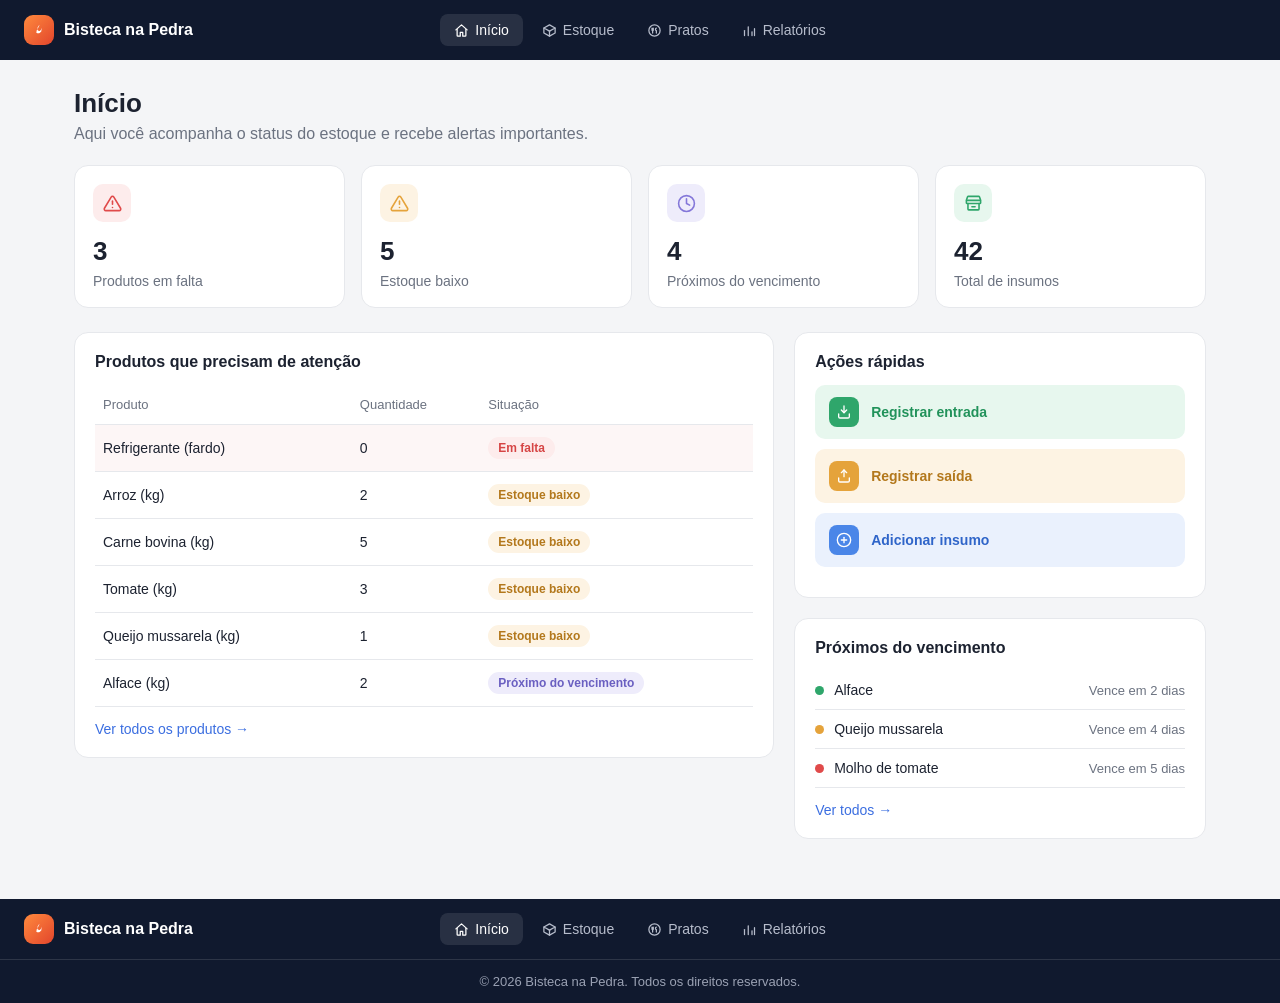
==== index.html @ 4180f189 "Adiciona arquivos HTML e CSS iniciais para o projeto "Bisteca na Pedra"" ====
<!DOCTYPE html>
<html lang="pt-BR">
<head>
  <meta charset="UTF-8">
  <meta name="viewport" content="width=device-width, initial-scale=1">
  <title>Bisteca na Pedra</title>
  <link rel="stylesheet" href="style.css">
</head>
<body>

  <!-- MENU DO TOPO -->
  <nav class="menu">

    <div class="logo">
      <div class="logo-icone">
        <svg viewBox="0 0 24 24"><path d="M12.5 2c.8 2.9-1.7 4.2-2.6 6.4-.6 1.5-.5 3.1.5 4.2a3 3 0 004.9-2.2c0-1-.4-1.7-.4-1.7s.9 1 .9 2.6A5 5 0 018 16c0-5.1 3.3-7 4.5-11.3z"/></svg>
      </div>
      Bisteca na Pedra
    </div>
<div class="links">
  <a class="link ativo" href="inicio.html">
    <svg viewBox="0 0 24 24"><path d="M3 11l9-8 9 8"/><path d="M5 10v10a1 1 0 001 1h4v-6h4v6h4a1 1 0 001-1V10"/></svg>
    Início
  </a>
  <a class="link" href="estoque.html">
    <svg viewBox="0 0 24 24"><path d="M21 8l-9-5-9 5 9 5 9-5z"/><path d="M3 8v8l9 5 9-5V8"/><path d="M12 13v8"/></svg>
    Estoque
  </a>
  <a class="link" href="pratos.html">
    <svg viewBox="0 0 24 24"><circle cx="12" cy="12" r="9"/><path d="M8 8v3a1 1 0 002 0V8"/><path d="M9 11v5"/><path d="M15 8c-1 0-1.5 1-1.5 2s.5 2 1.5 2v4"/></svg>
    Pratos
  </a>
  <a class="link" href="relatorio.html">
    <svg viewBox="0 0 24 24"><line x1="4" y1="20" x2="4" y2="12"/><line x1="10" y1="20" x2="10" y2="6"/><line x1="16" y1="20" x2="16" y2="14"/><line x1="20" y1="20" x2="20" y2="9"/></svg>
    Relatórios
  </a>
</div>

  </nav>

  <!-- CONTEÚDO -->
  <div class="container">

    <div class="titulo">Início</div>
    <div class="subtitulo">Aqui você acompanha o status do estoque e recebe alertas importantes.</div>

    <!-- CARDS -->
    <div class="cards">

      <div class="card vermelho">
        <div class="icone">
          <svg viewBox="0 0 24 24"><path d="M10.29 3.86L1.82 18a2 2 0 001.71 3h16.94a2 2 0 001.71-3L13.71 3.86a2 2 0 00-3.42 0z"/><line x1="12" y1="9" x2="12" y2="13"/><line x1="12" y1="17" x2="12.01" y2="17"/></svg>
        </div>
        <div class="numero">3</div>
        <div class="texto">Produtos em falta</div>
      </div>

      <div class="card laranja">
        <div class="icone">
          <svg viewBox="0 0 24 24"><path d="M10.29 3.86L1.82 18a2 2 0 001.71 3h16.94a2 2 0 001.71-3L13.71 3.86a2 2 0 00-3.42 0z"/><line x1="12" y1="9" x2="12" y2="13"/><line x1="12" y1="17" x2="12.01" y2="17"/></svg>
        </div>
        <div class="numero">5</div>
        <div class="texto">Estoque baixo</div>
      </div>

      <div class="card roxo">
        <div class="icone">
          <svg viewBox="0 0 24 24"><circle cx="12" cy="12" r="10"/><polyline points="12 6 12 12 16 14"/></svg>
        </div>
        <div class="numero">4</div>
        <div class="texto">Próximos do vencimento</div>
      </div>

      <div class="card verde">
        <div class="icone">
          <svg viewBox="0 0 24 24"><rect x="3" y="8" width="18" height="4" rx="1"/><path d="M5 12v7a1 1 0 001 1h12a1 1 0 001-1v-7"/><path d="M10 16h4"/><path d="M3 8l1.5-4.5A1 1 0 015.44 3h13.12a1 1 0 01.94.5L21 8"/></svg>
        </div>
        <div class="numero">42</div>
        <div class="texto">Total de insumos</div>
      </div>

    </div>

    <!-- DUAS COLUNAS -->
    <div class="colunas">

      <!-- ESQUERDA: PRODUTOS -->
      <div class="caixa">
        <div class="caixa-titulo">Produtos que precisam de atenção</div>

        <div class="linha cabecalho">
          <div>Produto</div>
          <div>Quantidade</div>
          <div>Situação</div>
        </div>

        <div class="linha critico">
          <div>Refrigerante (fardo)</div>
          <div>0</div>
          <div class="badge vermelho">Em falta</div>
        </div>

        <div class="linha">
          <div>Arroz (kg)</div>
          <div>2</div>
          <div class="badge laranja">Estoque baixo</div>
        </div>

        <div class="linha">
          <div>Carne bovina (kg)</div>
          <div>5</div>
          <div class="badge laranja">Estoque baixo</div>
        </div>

        <div class="linha">
          <div>Tomate (kg)</div>
          <div>3</div>
          <div class="badge laranja">Estoque baixo</div>
        </div>

        <div class="linha">
          <div>Queijo mussarela (kg)</div>
          <div>1</div>
          <div class="badge laranja">Estoque baixo</div>
        </div>

        <div class="linha">
          <div>Alface (kg)</div>
          <div>2</div>
          <div class="badge roxo">Próximo do vencimento</div>
        </div>

        <div class="ver-mais">Ver todos os produtos →</div>
      </div>

      <!-- DIREITA -->
      <div class="coluna-direita">

        <div class="caixa">
          <div class="caixa-titulo">Ações rápidas</div>

          <div class="acao verde">
            <div class="acao-icone">
              <svg viewBox="0 0 24 24"><path d="M12 3v10"/><polyline points="8 9 12 13 16 9"/><path d="M4 15v4a2 2 0 002 2h12a2 2 0 002-2v-4"/></svg>
            </div>
            Registrar entrada
          </div>

          <div class="acao laranja">
            <div class="acao-icone">
              <svg viewBox="0 0 24 24"><path d="M12 13V3"/><polyline points="8 7 12 3 16 7"/><path d="M4 15v4a2 2 0 002 2h12a2 2 0 002-2v-4"/></svg>
            </div>
            Registrar saída
          </div>

          <div class="acao azul">
            <div class="acao-icone">
              <svg viewBox="0 0 24 24"><circle cx="12" cy="12" r="10"/><line x1="12" y1="8" x2="12" y2="16"/><line x1="8" y1="12" x2="16" y2="12"/></svg>
            </div>
            Adicionar insumo
          </div>
        </div>

        <div class="caixa">
          <div class="caixa-titulo">Próximos do vencimento</div>

          <div class="vencimento">
            <div class="nome">
              <div class="ponto verde"></div>
              Alface
            </div>
            <div class="dias">Vence em 2 dias</div>
          </div>

          <div class="vencimento">
            <div class="nome">
              <div class="ponto laranja"></div>
              Queijo mussarela
            </div>
            <div class="dias">Vence em 4 dias</div>
          </div>

          <div class="vencimento">
            <div class="nome">
              <div class="ponto vermelho"></div>
              Molho de tomate
            </div>
            <div class="dias">Vence em 5 dias</div>
          </div>

          <div class="ver-mais">Ver todos →</div>
        </div>

      </div>
    </div>

  </div>

  <!-- RODAPÉ -->
  <div class="rodape">

    <div class="rodape-menu">

      <div class="logo">
        <div class="logo-icone">
          <svg viewBox="0 0 24 24"><path d="M12.5 2c.8 2.9-1.7 4.2-2.6 6.4-.6 1.5-.5 3.1.5 4.2a3 3 0 004.9-2.2c0-1-.4-1.7-.4-1.7s.9 1 .9 2.6A5 5 0 018 16c0-5.1 3.3-7 4.5-11.3z"/></svg>
        </div>
        Bisteca na Pedra
      </div>

      <div class="links">
  <a class="link ativo" href="inicio.html">
    <svg viewBox="0 0 24 24"><path d="M3 11l9-8 9 8"/><path d="M5 10v10a1 1 0 001 1h4v-6h4v6h4a1 1 0 001-1V10"/></svg>
    Início
  </a>
  <a class="link" href="estoque.html">
    <svg viewBox="0 0 24 24"><path d="M21 8l-9-5-9 5 9 5 9-5z"/><path d="M3 8v8l9 5 9-5V8"/><path d="M12 13v8"/></svg>
    Estoque
  </a>
  <a class="link" href="pratos.html">
    <svg viewBox="0 0 24 24"><circle cx="12" cy="12" r="9"/><path d="M8 8v3a1 1 0 002 0V8"/><path d="M9 11v5"/><path d="M15 8c-1 0-1.5 1-1.5 2s.5 2 1.5 2v4"/></svg>
    Pratos
  </a>
  <a class="link" href="relatorio.html">
    <svg viewBox="0 0 24 24"><line x1="4" y1="20" x2="4" y2="12"/><line x1="10" y1="20" x2="10" y2="6"/><line x1="16" y1="20" x2="16" y2="14"/><line x1="20" y1="20" x2="20" y2="9"/></svg>
    Relatórios
  </a>
</div>

    </div>

    <div class="rodape-direitos">
      © 2026 Bisteca na Pedra. Todos os direitos reservados.
    </div>

  </div>

</body>
</html>
---- style.css ----
/* BASE */
* {
  margin: 0;
  padding: 0;
  box-sizing: border-box;
}

body {
  font-family: Arial, sans-serif;
  background: #f4f5f7;
  color: #1c2230;
  min-height: 100vh;
  display: flex;
  flex-direction: column; /* rodapé sempre no fim da tela */
}

/* Estilo de todos os ícones (não precisa repetir no HTML) */
svg {
  fill: none;
  stroke: currentColor;
  stroke-width: 2;
  stroke-linecap: round;
  stroke-linejoin: round;
}

a {
  text-decoration: none;
}

/* MENU DO TOPO */
.menu {
  position: sticky;
  top: 0;
  background: #10192e;
  color: white;
  display: grid;
  grid-template-columns: 1fr auto 1fr; /* esquerda | meio | direita */
  align-items: center;
  gap: 15px;
  padding: 14px 24px;
}

.logo {
  display: flex;
  align-items: center;
  gap: 10px;
  font-weight: bold;
  font-size: 16px;
  justify-content: left;
  white-space: nowrap; /* nome da logo nunca quebra em duas linhas */
}

.logo-icone {
  width: 30px;
  height: 30px;
  border-radius: 9px;
  background: linear-gradient(135deg, #ff8a3d, #e2452c);
  display: flex;
  align-items: center;
  justify-content: center;
}

.logo-icone svg {
  width: 16px;
  height: 16px;
  fill: white;
  stroke: none;
}

.links {
  display: flex;
  gap: 5px;
}

.link {
  display: flex;
  align-items: center;
  justify-content: center;
  gap: 6px;
  color: #b7bdcc;
  padding: 8px 14px;
  border-radius: 8px;
  font-size: 14px;
  cursor: pointer;
}

.link svg {
  width: 15px;
  height: 15px;
}

.link:hover {
  color: white;
  background: rgba(255, 255, 255, 0.06);
}

.link.ativo {
  color: white;
  background: rgba(255, 255, 255, 0.1);
}

/* CONTEÚDO */
.container {
  width: 100%;
  max-width: 1180px;
  margin: 0 auto;
  padding: 28px 24px 60px;
  flex: 1;
}

.titulo {
  font-size: 26px;
  font-weight: bold;
  margin-bottom: 6px;
}

.subtitulo {
  color: #6b7280;
  margin-bottom: 22px;
}

/* CARDS */
.cards {
  display: grid;
  grid-template-columns: repeat(4, 1fr);
  gap: 16px;
  margin-bottom: 24px;
}

.card {
  background: white;
  border: 1px solid #e6e8ec;
  border-radius: 14px;
  padding: 18px;
}

.icone {
  width: 38px;
  height: 38px;
  border-radius: 10px;
  display: flex;
  align-items: center;
  justify-content: center;
  margin-bottom: 14px;
}

.icone svg {
  width: 19px;
  height: 19px;
}

.numero {
  font-size: 26px;
  font-weight: bold;
  margin-bottom: 6px;
}

.texto {
  color: #6b7280;
  font-size: 14px;
}

.card.vermelho .icone { background: #fdecec; color: #e04a4a; }
.card.laranja .icone { background: #fdf3e3; color: #e5a33b; }
.card.roxo .icone { background: #eeecfb; color: #8477d9; }
.card.verde .icone { background: #e7f7ee; color: #2fa66b; }

/* DUAS COLUNAS */
.colunas {
  display: grid;
  grid-template-columns: 1.7fr 1fr;
  gap: 20px;
  align-items: start;
}

.coluna-direita {
  display: flex;
  flex-direction: column;
  gap: 20px;
}

.caixa {
  background: white;
  border: 1px solid #e6e8ec;
  border-radius: 14px;
  padding: 20px;
}

.caixa-titulo {
  font-size: 16px;
  font-weight: bold;
  margin-bottom: 14px;
}

/* LISTA DE PRODUTOS */
.linha {
  display: grid;
  grid-template-columns: 2fr 1fr 2fr;
  align-items: center;
  padding: 12px 8px;
  border-bottom: 1px solid #e6e8ec;
  font-size: 14px;
}

.linha.cabecalho {
  color: #6b7280;
  font-size: 13px;
}

.linha.critico {
  background: #fdf6f6;
}

/* BADGES */
.badge {
  width: fit-content;
  padding: 4px 10px;
  border-radius: 20px;
  font-size: 12px;
  font-weight: bold;
}

.badge.vermelho { background: #fdecec; color: #d64545; }
.badge.laranja { background: #fdf3e3; color: #b3781c; }
.badge.roxo { background: #eeecfb; color: #6a5fc1; }

.ver-mais {
  margin-top: 14px;
  color: #3b6ee0;
  font-size: 14px;
  cursor: pointer;
}

/* AÇÕES RÁPIDAS */
.acao {
  display: flex;
  align-items: center;
  gap: 12px;
  padding: 12px 14px;
  margin-bottom: 10px;
  border-radius: 10px;
  font-size: 14px;
  font-weight: bold;
  cursor: pointer;
}

.acao:hover {
  filter: brightness(0.97);
}

.acao-icone {
  width: 30px;
  height: 30px;
  border-radius: 8px;
  color: white;
  display: flex;
  align-items: center;
  justify-content: center;
}

.acao-icone svg {
  width: 16px;
  height: 16px;
}

.acao.verde { background: #e7f7ee; color: #21925a; }
.acao.laranja { background: #fdf3e3; color: #b3781c; }
.acao.azul { background: #eaf1fd; color: #2f65c9; }

.acao.verde .acao-icone { background: #2fa66b; }
.acao.laranja .acao-icone { background: #e5a33b; }
.acao.azul .acao-icone { background: #4a86e8; }

/* VENCIMENTO */
.vencimento {
  display: flex;
  justify-content: space-between;
  align-items: center;
  padding: 11px 0;
  border-bottom: 1px solid #e6e8ec;
  font-size: 14px;
}

.nome {
  display: flex;
  align-items: center;
  gap: 10px;
}

.ponto {
  width: 9px;
  height: 9px;
  border-radius: 50%;
}

.ponto.verde { background: #2fa66b; }
.ponto.laranja { background: #e5a33b; }
.ponto.vermelho { background: #e04a4a; }

.dias {
  color: #6b7280;
  font-size: 13px;
}

/* RODAPÉ */
.rodape {
  background: #10192e; /* mesma cor do menu */
  color: white;
  margin-top: auto; /* empurra o rodapé para o fim da tela */
}

.rodape-menu {
  display: grid;
  grid-template-columns: 1fr auto 1fr; /* logo | links | vazio */
  align-items: center;
  gap: 15px;
  padding: 14px 24px;
}

.rodape-direitos {
  text-align: center;
  font-size: 13px;
  color: #9aa1b3;
  padding: 14px 24px;
  border-top: 1px solid rgba(255, 255, 255, 0.12);
}

/* CELULAR / TABLET */
@media (max-width: 900px) {
  .cards { grid-template-columns: repeat(2, 1fr); }
  .colunas { grid-template-columns: 1fr; }

  .menu,
  .rodape-menu {
    grid-template-columns: 1fr;
    justify-items: center;
  }
}

@media (max-width: 520px) {
  .cards { grid-template-columns: 1fr; }
}
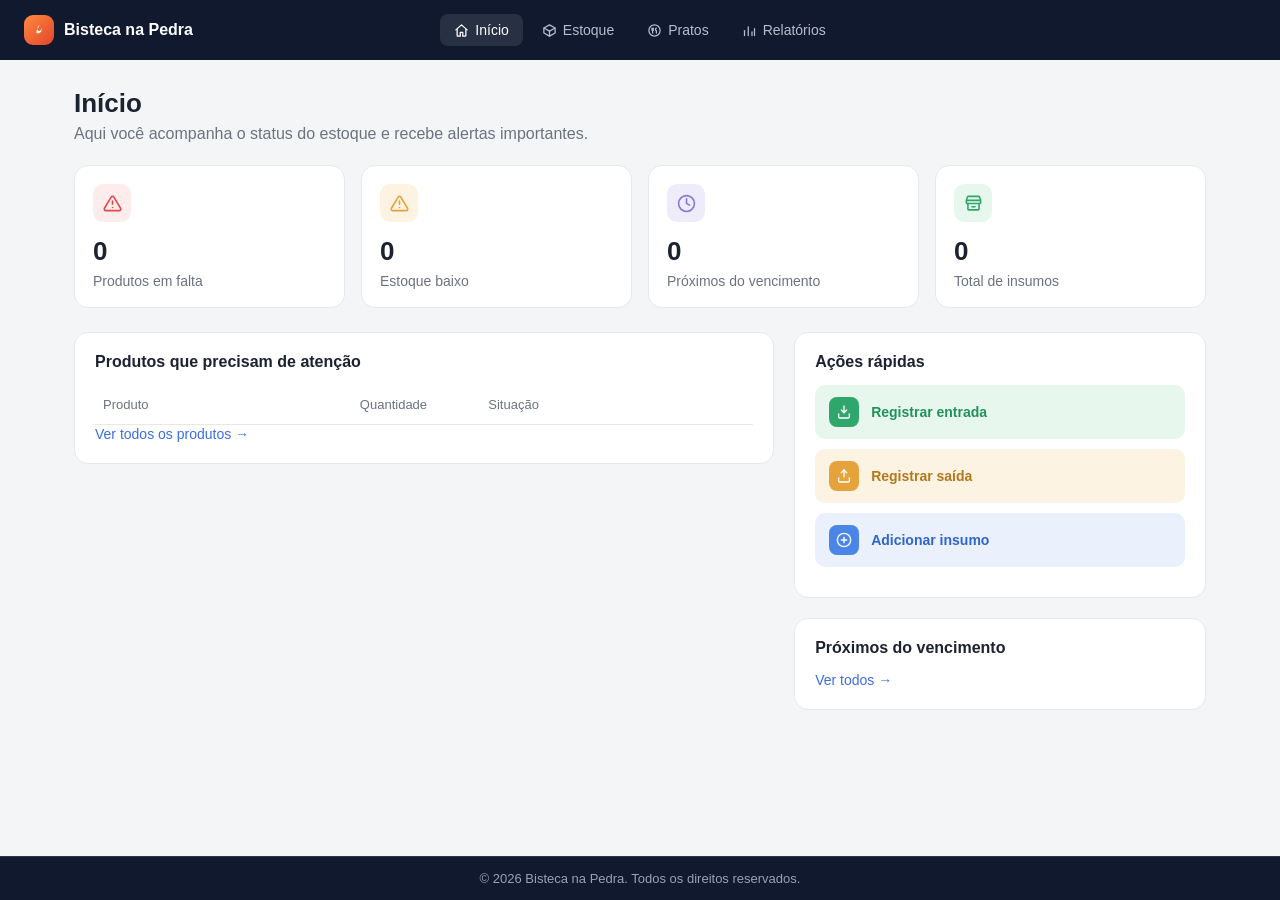
==== commit c4ae1317: "feat: Integra a tela de Início com a API de resumo Preenche cards, produtos em atenção e próximos ve" ====
--- a/index.html
+++ b/index.html
@@ -4,7 +4,7 @@
   <meta charset="UTF-8">
   <meta name="viewport" content="width=device-width, initial-scale=1">
   <title>Bisteca na Pedra</title>
-  <link rel="stylesheet" href="style.css">
+  <link rel="stylesheet" href="css/style.css">
 </head>
 <body>
 
@@ -18,19 +18,19 @@
       Bisteca na Pedra
     </div>
 <div class="links">
-  <a class="link ativo" href="inicio.html">
+  <a class="link ativo" href="/">
     <svg viewBox="0 0 24 24"><path d="M3 11l9-8 9 8"/><path d="M5 10v10a1 1 0 001 1h4v-6h4v6h4a1 1 0 001-1V10"/></svg>
     Início
   </a>
-  <a class="link" href="estoque.html">
+  <a class="link" href="pages/estoque.html">
     <svg viewBox="0 0 24 24"><path d="M21 8l-9-5-9 5 9 5 9-5z"/><path d="M3 8v8l9 5 9-5V8"/><path d="M12 13v8"/></svg>
     Estoque
   </a>
-  <a class="link" href="pratos.html">
+  <a class="link" href="pages/pratos.html">
     <svg viewBox="0 0 24 24"><circle cx="12" cy="12" r="9"/><path d="M8 8v3a1 1 0 002 0V8"/><path d="M9 11v5"/><path d="M15 8c-1 0-1.5 1-1.5 2s.5 2 1.5 2v4"/></svg>
     Pratos
   </a>
-  <a class="link" href="relatorio.html">
+  <a class="link" href="pages/relatorio.html">
     <svg viewBox="0 0 24 24"><line x1="4" y1="20" x2="4" y2="12"/><line x1="10" y1="20" x2="10" y2="6"/><line x1="16" y1="20" x2="16" y2="14"/><line x1="20" y1="20" x2="20" y2="9"/></svg>
     Relatórios
   </a>
@@ -51,7 +51,7 @@
         <div class="icone">
           <svg viewBox="0 0 24 24"><path d="M10.29 3.86L1.82 18a2 2 0 001.71 3h16.94a2 2 0 001.71-3L13.71 3.86a2 2 0 00-3.42 0z"/><line x1="12" y1="9" x2="12" y2="13"/><line x1="12" y1="17" x2="12.01" y2="17"/></svg>
         </div>
-        <div class="numero">3</div>
+        <div class="numero" id="num-em-falta">0</div>
         <div class="texto">Produtos em falta</div>
       </div>
 
@@ -59,7 +59,7 @@
         <div class="icone">
           <svg viewBox="0 0 24 24"><path d="M10.29 3.86L1.82 18a2 2 0 001.71 3h16.94a2 2 0 001.71-3L13.71 3.86a2 2 0 00-3.42 0z"/><line x1="12" y1="9" x2="12" y2="13"/><line x1="12" y1="17" x2="12.01" y2="17"/></svg>
         </div>
-        <div class="numero">5</div>
+        <div class="numero" id="num-estoque-baixo">0</div>
         <div class="texto">Estoque baixo</div>
       </div>
 
@@ -67,7 +67,7 @@
         <div class="icone">
           <svg viewBox="0 0 24 24"><circle cx="12" cy="12" r="10"/><polyline points="12 6 12 12 16 14"/></svg>
         </div>
-        <div class="numero">4</div>
+        <div class="numero" id="num-a-vencer">0</div>
         <div class="texto">Próximos do vencimento</div>
       </div>
 
@@ -75,7 +75,7 @@
         <div class="icone">
           <svg viewBox="0 0 24 24"><rect x="3" y="8" width="18" height="4" rx="1"/><path d="M5 12v7a1 1 0 001 1h12a1 1 0 001-1v-7"/><path d="M10 16h4"/><path d="M3 8l1.5-4.5A1 1 0 015.44 3h13.12a1 1 0 01.94.5L21 8"/></svg>
         </div>
-        <div class="numero">42</div>
+        <div class="numero" id="num-total">0</div>
         <div class="texto">Total de insumos</div>
       </div>
 
@@ -94,43 +94,9 @@
           <div>Situação</div>
         </div>
 
-        <div class="linha critico">
-          <div>Refrigerante (fardo)</div>
-          <div>0</div>
-          <div class="badge vermelho">Em falta</div>
-        </div>
+        <div id="lista-atencao"></div>
 
-        <div class="linha">
-          <div>Arroz (kg)</div>
-          <div>2</div>
-          <div class="badge laranja">Estoque baixo</div>
-        </div>
-
-        <div class="linha">
-          <div>Carne bovina (kg)</div>
-          <div>5</div>
-          <div class="badge laranja">Estoque baixo</div>
-        </div>
-
-        <div class="linha">
-          <div>Tomate (kg)</div>
-          <div>3</div>
-          <div class="badge laranja">Estoque baixo</div>
-        </div>
-
-        <div class="linha">
-          <div>Queijo mussarela (kg)</div>
-          <div>1</div>
-          <div class="badge laranja">Estoque baixo</div>
-        </div>
-
-        <div class="linha">
-          <div>Alface (kg)</div>
-          <div>2</div>
-          <div class="badge roxo">Próximo do vencimento</div>
-        </div>
-
-        <div class="ver-mais">Ver todos os produtos →</div>
+        <a class="ver-mais" href="pages/estoque.html">Ver todos os produtos →</a>
       </div>
 
       <!-- DIREITA -->
@@ -153,42 +119,20 @@
             Registrar saída
           </div>
 
-          <div class="acao azul">
+          <a class="acao azul" href="pages/estoque.html">
             <div class="acao-icone">
               <svg viewBox="0 0 24 24"><circle cx="12" cy="12" r="10"/><line x1="12" y1="8" x2="12" y2="16"/><line x1="8" y1="12" x2="16" y2="12"/></svg>
             </div>
             Adicionar insumo
-          </div>
+          </a>
         </div>
 
         <div class="caixa">
           <div class="caixa-titulo">Próximos do vencimento</div>
 
-          <div class="vencimento">
-            <div class="nome">
-              <div class="ponto verde"></div>
-              Alface
-            </div>
-            <div class="dias">Vence em 2 dias</div>
-          </div>
+          <div id="lista-vencimentos"></div>
 
-          <div class="vencimento">
-            <div class="nome">
-              <div class="ponto laranja"></div>
-              Queijo mussarela
-            </div>
-            <div class="dias">Vence em 4 dias</div>
-          </div>
-
-          <div class="vencimento">
-            <div class="nome">
-              <div class="ponto vermelho"></div>
-              Molho de tomate
-            </div>
-            <div class="dias">Vence em 5 dias</div>
-          </div>
-
-          <div class="ver-mais">Ver todos →</div>
+          <a class="ver-mais" href="pages/estoque.html">Ver todos →</a>
         </div>
 
       </div>
@@ -199,41 +143,13 @@
   <!-- RODAPÉ -->
   <div class="rodape">
 
-    <div class="rodape-menu">
-
-      <div class="logo">
-        <div class="logo-icone">
-          <svg viewBox="0 0 24 24"><path d="M12.5 2c.8 2.9-1.7 4.2-2.6 6.4-.6 1.5-.5 3.1.5 4.2a3 3 0 004.9-2.2c0-1-.4-1.7-.4-1.7s.9 1 .9 2.6A5 5 0 018 16c0-5.1 3.3-7 4.5-11.3z"/></svg>
-        </div>
-        Bisteca na Pedra
-      </div>
-
-      <div class="links">
-  <a class="link ativo" href="inicio.html">
-    <svg viewBox="0 0 24 24"><path d="M3 11l9-8 9 8"/><path d="M5 10v10a1 1 0 001 1h4v-6h4v6h4a1 1 0 001-1V10"/></svg>
-    Início
-  </a>
-  <a class="link" href="estoque.html">
-    <svg viewBox="0 0 24 24"><path d="M21 8l-9-5-9 5 9 5 9-5z"/><path d="M3 8v8l9 5 9-5V8"/><path d="M12 13v8"/></svg>
-    Estoque
-  </a>
-  <a class="link" href="pratos.html">
-    <svg viewBox="0 0 24 24"><circle cx="12" cy="12" r="9"/><path d="M8 8v3a1 1 0 002 0V8"/><path d="M9 11v5"/><path d="M15 8c-1 0-1.5 1-1.5 2s.5 2 1.5 2v4"/></svg>
-    Pratos
-  </a>
-  <a class="link" href="relatorio.html">
-    <svg viewBox="0 0 24 24"><line x1="4" y1="20" x2="4" y2="12"/><line x1="10" y1="20" x2="10" y2="6"/><line x1="16" y1="20" x2="16" y2="14"/><line x1="20" y1="20" x2="20" y2="9"/></svg>
-    Relatórios
-  </a>
-</div>
-
-    </div>
-
     <div class="rodape-direitos">
       © 2026 Bisteca na Pedra. Todos os direitos reservados.
     </div>
 
   </div>
 
+  <script src="js/inicio.js"></script>
+
 </body>
 </html>
--- a/css/style.css
+++ b/css/style.css
@@ -0,0 +1,342 @@
+/* BASE */
+* {
+  margin: 0;
+  padding: 0;
+  box-sizing: border-box;
+}
+
+body {
+  font-family: Arial, sans-serif;
+  background: #f4f5f7;
+  color: #1c2230;
+  min-height: 100vh;
+  display: flex;
+  flex-direction: column; /* rodapé sempre no fim da tela */
+}
+
+/* Estilo de todos os ícones (não precisa repetir no HTML) */
+svg {
+  fill: none;
+  stroke: currentColor;
+  stroke-width: 2;
+  stroke-linecap: round;
+  stroke-linejoin: round;
+}
+
+a {
+  text-decoration: none;
+}
+
+/* MENU DO TOPO */
+.menu {
+  position: sticky;
+  top: 0;
+  background: #10192e;
+  color: white;
+  display: grid;
+  grid-template-columns: 1fr auto 1fr; /* esquerda | meio | direita */
+  align-items: center;
+  gap: 15px;
+  padding: 14px 24px;
+}
+
+.logo {
+  display: flex;
+  align-items: center;
+  gap: 10px;
+  font-weight: bold;
+  font-size: 16px;
+  justify-content: left;
+  white-space: nowrap; /* nome da logo nunca quebra em duas linhas */
+}
+
+.logo-icone {
+  width: 30px;
+  height: 30px;
+  border-radius: 9px;
+  background: linear-gradient(135deg, #ff8a3d, #e2452c);
+  display: flex;
+  align-items: center;
+  justify-content: center;
+}
+
+.logo-icone svg {
+  width: 16px;
+  height: 16px;
+  fill: white;
+  stroke: none;
+}
+
+.links {
+  display: flex;
+  gap: 5px;
+}
+
+.link {
+  display: flex;
+  align-items: center;
+  justify-content: center;
+  gap: 6px;
+  color: #b7bdcc;
+  padding: 8px 14px;
+  border-radius: 8px;
+  font-size: 14px;
+  cursor: pointer;
+}
+
+.link svg {
+  width: 15px;
+  height: 15px;
+}
+
+.link:hover {
+  color: white;
+  background: rgba(255, 255, 255, 0.06);
+}
+
+.link.ativo {
+  color: white;
+  background: rgba(255, 255, 255, 0.1);
+}
+
+/* CONTEÚDO */
+.container {
+  width: 100%;
+  max-width: 1180px;
+  margin: 0 auto;
+  padding: 28px 24px 60px;
+  flex: 1;
+}
+
+.titulo {
+  font-size: 26px;
+  font-weight: bold;
+  margin-bottom: 6px;
+}
+
+.subtitulo {
+  color: #6b7280;
+  margin-bottom: 22px;
+}
+
+/* CARDS */
+.cards {
+  display: grid;
+  grid-template-columns: repeat(4, 1fr);
+  gap: 16px;
+  margin-bottom: 24px;
+}
+
+.card {
+  background: white;
+  border: 1px solid #e6e8ec;
+  border-radius: 14px;
+  padding: 18px;
+}
+
+.icone {
+  width: 38px;
+  height: 38px;
+  border-radius: 10px;
+  display: flex;
+  align-items: center;
+  justify-content: center;
+  margin-bottom: 14px;
+}
+
+.icone svg {
+  width: 19px;
+  height: 19px;
+}
+
+.numero {
+  font-size: 26px;
+  font-weight: bold;
+  margin-bottom: 6px;
+}
+
+.texto {
+  color: #6b7280;
+  font-size: 14px;
+}
+
+.card.vermelho .icone { background: #fdecec; color: #e04a4a; }
+.card.laranja .icone { background: #fdf3e3; color: #e5a33b; }
+.card.roxo .icone { background: #eeecfb; color: #8477d9; }
+.card.verde .icone { background: #e7f7ee; color: #2fa66b; }
+
+/* DUAS COLUNAS */
+.colunas {
+  display: grid;
+  grid-template-columns: 1.7fr 1fr;
+  gap: 20px;
+  align-items: start;
+}
+
+.coluna-direita {
+  display: flex;
+  flex-direction: column;
+  gap: 20px;
+}
+
+.caixa {
+  background: white;
+  border: 1px solid #e6e8ec;
+  border-radius: 14px;
+  padding: 20px;
+}
+
+.caixa-titulo {
+  font-size: 16px;
+  font-weight: bold;
+  margin-bottom: 14px;
+}
+
+/* LISTA DE PRODUTOS */
+.linha {
+  display: grid;
+  grid-template-columns: 2fr 1fr 2fr;
+  align-items: center;
+  padding: 12px 8px;
+  border-bottom: 1px solid #e6e8ec;
+  font-size: 14px;
+}
+
+.linha.cabecalho {
+  color: #6b7280;
+  font-size: 13px;
+}
+
+.linha.critico {
+  background: #fdf6f6;
+}
+
+/* BADGES */
+.badge {
+  width: fit-content;
+  padding: 4px 10px;
+  border-radius: 20px;
+  font-size: 12px;
+  font-weight: bold;
+}
+
+.badge.vermelho { background: #fdecec; color: #d64545; }
+.badge.laranja { background: #fdf3e3; color: #b3781c; }
+.badge.roxo { background: #eeecfb; color: #6a5fc1; }
+
+.ver-mais {
+  margin-top: 14px;
+  color: #3b6ee0;
+  font-size: 14px;
+  cursor: pointer;
+}
+
+/* AÇÕES RÁPIDAS */
+.acao {
+  display: flex;
+  align-items: center;
+  gap: 12px;
+  padding: 12px 14px;
+  margin-bottom: 10px;
+  border-radius: 10px;
+  font-size: 14px;
+  font-weight: bold;
+  cursor: pointer;
+}
+
+.acao:hover {
+  filter: brightness(0.97);
+}
+
+.acao-icone {
+  width: 30px;
+  height: 30px;
+  border-radius: 8px;
+  color: white;
+  display: flex;
+  align-items: center;
+  justify-content: center;
+}
+
+.acao-icone svg {
+  width: 16px;
+  height: 16px;
+}
+
+.acao.verde { background: #e7f7ee; color: #21925a; }
+.acao.laranja { background: #fdf3e3; color: #b3781c; }
+.acao.azul { background: #eaf1fd; color: #2f65c9; }
+
+.acao.verde .acao-icone { background: #2fa66b; }
+.acao.laranja .acao-icone { background: #e5a33b; }
+.acao.azul .acao-icone { background: #4a86e8; }
+
+/* VENCIMENTO */
+.vencimento {
+  display: flex;
+  justify-content: space-between;
+  align-items: center;
+  padding: 11px 0;
+  border-bottom: 1px solid #e6e8ec;
+  font-size: 14px;
+}
+
+.nome {
+  display: flex;
+  align-items: center;
+  gap: 10px;
+}
+
+.ponto {
+  width: 9px;
+  height: 9px;
+  border-radius: 50%;
+}
+
+.ponto.verde { background: #2fa66b; }
+.ponto.laranja { background: #e5a33b; }
+.ponto.vermelho { background: #e04a4a; }
+
+.dias {
+  color: #6b7280;
+  font-size: 13px;
+}
+
+/* RODAPÉ */
+.rodape {
+  background: #10192e; /* mesma cor do menu */
+  color: white;
+  margin-top: auto; /* empurra o rodapé para o fim da tela */
+}
+
+.rodape-menu {
+  display: grid;
+  grid-template-columns: 1fr auto 1fr; /* logo | links | vazio */
+  align-items: center;
+  gap: 15px;
+  padding: 14px 24px;
+}
+
+.rodape-direitos {
+  text-align: center;
+  font-size: 13px;
+  color: #9aa1b3;
+  padding: 14px 24px;
+  border-top: 1px solid rgba(255, 255, 255, 0.12);
+}
+
+/* CELULAR / TABLET */
+@media (max-width: 900px) {
+  .cards { grid-template-columns: repeat(2, 1fr); }
+  .colunas { grid-template-columns: 1fr; }
+
+  .menu,
+  .rodape-menu {
+    grid-template-columns: 1fr;
+    justify-items: center;
+  }
+}
+
+@media (max-width: 520px) {
+  .cards { grid-template-columns: 1fr; }
+}
